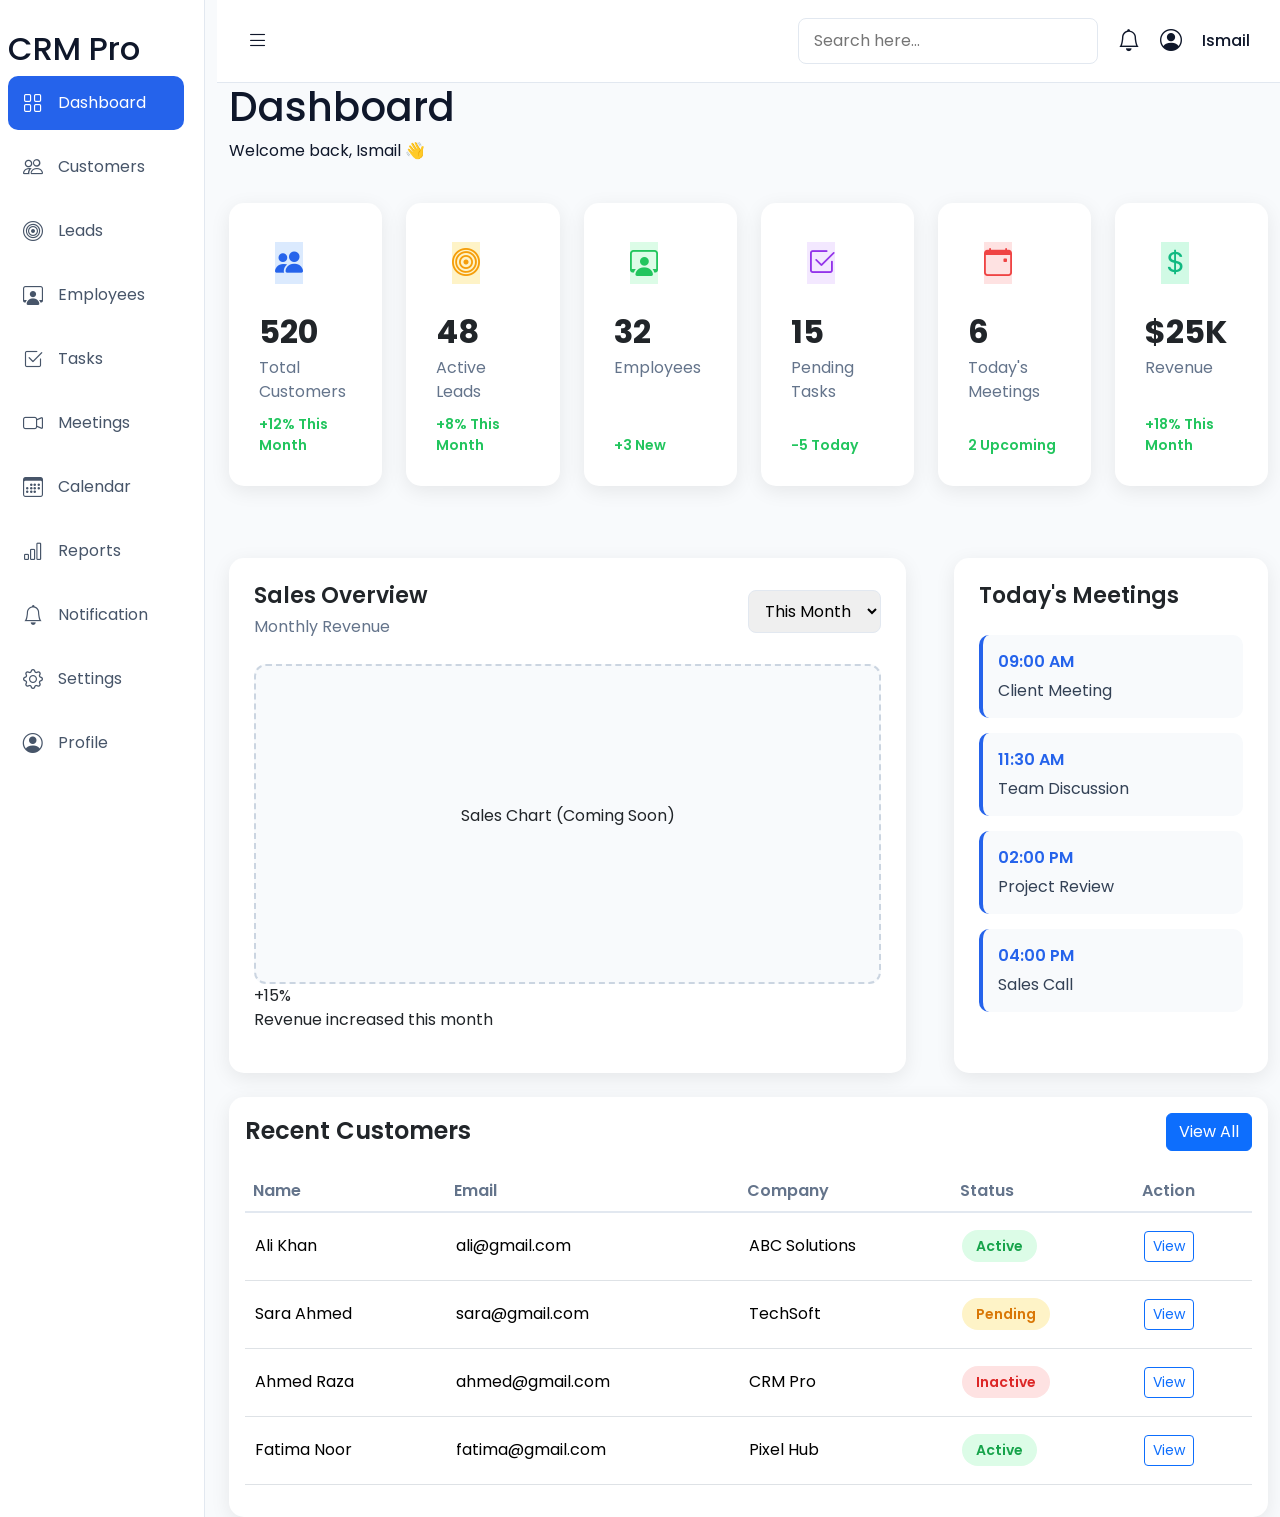
==== index.html @ fa8a453c "just complete DashBoard" ====
<!DOCTYPE html>
<html lang="en">

<head>
    <meta charset="UTF-8">
    <meta name="viewport" content="width=device-width, initial-scale=1.0">
    <title>Document</title>

    <!-- Booststrap icon -->
    <link rel="stylesheet" href="https://cdn.jsdelivr.net/npm/bootstrap-icons@1.13.1/font/bootstrap-icons.min.css">

    <!-- Bootstrap -->
    <link rel="stylesheet" href="https://cdn.jsdelivr.net/npm/bootstrap@5.3.8/dist/css/bootstrap.min.css">

    <!-- my css -->
    <link rel="stylesheet" href="CSS/style.css">


</head>

<body>

    <!-- SliderBar and Navbar -->
    <div class="container-fluid">

        <div class="row">

            <div class="col-lg-2 sidebar">

                <div class="side-bar-logo">
                    <h2>CRM Pro</h2>
                </div>

                <!-- sidebar navigation -->
                <ul class="sidebar-navigation">


                    <li>
                        <a href="" class="active">
                            <i class="bi bi-grid "></i>
                            <span>Dashboard</span>
                        </a>

                    </li>

                    <li>
                        <a href="">
                            <i class="bi bi-people"></i>
                            <span>Customers</span>
                        </a>
                    </li>

                    <li>
                        <a href="">
                            <i class="bi bi-bullseye"></i>
                            <span>Leads</span>
                        </a>
                    </li>

                    <li>

                        <a href="">
                            <i class="bi bi-person-workspace"></i>
                            <span>Employees</span>
                        </a>


                    </li>

                    <li>

                        <a href="">
                            <i class="bi bi-check2-square"></i>
                            <span>Tasks</span>
                        </a>

                    </li>

                    <li>

                        <a href="">
                            <i class="bi bi-camera-video"></i>
                            <span>Meetings</span>
                        </a>

                    </li>

                    <li>
                        <a href="">
                            <i class="bi bi-calendar3"></i>
                            <span>Calendar</span>
                        </a>
                    </li>

                    <li>

                        </i> <a href="">
                            <i class="bi bi-bar-chart"></i>
                            <span>Reports</span>
                        </a>

                    </li>

                    <li>

                        <a href="">
                            <i class="bi bi-bell"></i>
                            <span>Notification</span>
                        </a>

                    </li>

                    <li>

                        <a href="">
                            <i class="bi bi-gear"></i>
                            <span>Settings</span>
                        </a>

                    </li>

                    <li>

                        <a href="">
                            <i class="bi bi-person-circle"></i>
                            <span>Profile</span>
                        </a>

                    </li>

                </ul>


            </div>


            <!-- Main Content -->
            <div class="col-lg-10 main-content">

                <!-- navbar -->
                <nav class="top-navbar">

                    <!-- toggle -->
                    <div class="navbar-left">
                        <i class="bi bi-list bell-icon"></i>
                    </div>


                    <div class="navbar-right">

                        <!-- Search Box -->
                        <input class="nav-search" type="search" placeholder="Search here...">

                        <!-- notification icon -->
                        <i class="bi bi-bell"></i>

                        <!-- profile -->
                        <i class="bi bi-person-circle"></i>
                        <span class="profile-name">Ismail</span>

                    </div>



                </nav>

                <main>

                    <div class="container">
                        <!-- header -->
                        <header>

                            <h1>Dashboard</h1>
                            <p>Welcome back, Ismail 👋</p>

                        </header>

                        <!-- stats section -->
                        <div class="row g-4 mt-3">

                            <!-- card 1 -->
                            <div class="col-6 col-lg-2">

                                <div class="card stats-card h-100">

                                    <div class="card-icon">
                                        <i class="bi bi-people-fill customer-icon"></i>
                                    </div>

                                    <h2 class="stats-number">
                                        520
                                    </h2>

                                    <p class="stats-title">
                                        Total Customers
                                    </p>

                                    <span class="stats-growth mt-auto">
                                        +12% This Month
                                    </span>

                                </div>

                            </div>

                            <!-- card 2 -->
                            <div class="col-6 col-lg-2">

                                <div class="card stats-card h-100">

                                    <div class="card-icon">
                                        <i class="bi bi-bullseye leads-icon"></i>
                                    </div>

                                    <h2 class="stats-number">48</h2>

                                    <p class="stats-title">Active Leads</p>

                                    <span class="stats-growth mt-auto">+8% This Month</span>

                                </div>

                            </div>

                            <!-- card 3 -->
                            <div class="col-6 col-lg-2">

                                <div class="card stats-card h-100">

                                    <div class="card-icon">
                                        <i class="bi bi-person-workspace employee-icon"></i>
                                    </div>

                                    <h2 class="stats-number">32</h2>

                                    <p class="stats-title">Employees</p>

                                    <span class="stats-growth mt-auto">+3 New</span>

                                </div>

                            </div>

                            <!-- card 4 -->
                            <div class="col-6 col-lg-2">

                                <div class="card stats-card h-100">

                                    <div class="card-icon">
                                        <i class="bi bi-check2-square task-icon"></i>
                                    </div>

                                    <h2 class="stats-number">15</h2>

                                    <p class="stats-title">Pending Tasks</p>

                                    <span class="stats-growth mt-auto">-5 Today</span>

                                </div>

                            </div>

                            <!-- card 5 -->
                            <div class="col-6 col-lg-2">

                                <div class="card stats-card h-100">

                                    <div class="card-icon">
                                        <i class="bi bi-calendar-event meeting-icon"></i>
                                    </div>

                                    <h2 class="stats-number">6</h2>

                                    <p class="stats-title">Today's Meetings</p>

                                    <span class="stats-growth mt-auto">2 Upcoming</span>

                                </div>

                            </div>

                            <!-- card 6 -->
                            <div class="col-6 col-lg-2">

                                <div class="card stats-card h-100">

                                    <div class="card-icon">
                                        <i class="bi bi-currency-dollar revenue-icon"></i>
                                    </div>

                                    <h2 class="stats-number">$25K</h2>

                                    <p class="stats-title">Revenue</p>

                                    <span class="stats-growth mt-auto">+18% This Month</span>

                                </div>

                            </div>

                        </div>



                        <!-- charts section -->

                        <div class="row g-5 mt-4">

                            <div class="col-lg-8">

                                <div class="card chart-card h-100">

                                    <div class="chart-header">

                                        <div>

                                            <h3>Sales Overview</h3>

                                            <p>Monthly Revenue</p>

                                        </div>

                                        <select>

                                            <option>This Month</option>
                                            <option>Last Month</option>
                                            <option>This Year</option>

                                        </select>

                                    </div>

                                    <!-- Dummy Chart -->

                                    <div class="chart-placeholder">
                                        <p>Sales Chart (Coming Soon)</p>
                                    </div>

                                    <div class="chart-footer">

                                        <span>+15%</span>

                                        <p>Revenue increased this month</p>

                                    </div>

                                </div>


                            </div>

                            <!-- Metting Card -->
                            <div class="col-lg-4">

                                <div class="card meeting-card h-100">

                                    <h3>Today's Meetings</h3>

                                    <ul>

                                        <li>
                                            <span class="meeting-time">09:00 AM</span>
                                            <span class="meeting-title">Client Meeting</span>
                                        </li>

                                        <li>
                                            <span class="meeting-time">11:30 AM</span>
                                            <span class="meeting-title">Team Discussion</span>
                                        </li>

                                        <li>
                                            <span class="meeting-time">02:00 PM</span>
                                            <span class="meeting-title">Project Review</span>
                                        </li>

                                        <li>
                                            <span class="meeting-time">04:00 PM</span>
                                            <span class="meeting-title">Sales Call</span>
                                        </li>

                                    </ul>

                                </div>


                            </div>

                        </div>



                        <!-- table section -->



                        <div class="row mt-4">

                            <div class="col-12">

                                <div class="card table-card">

                                    <div class="card-body">

                                        <div class="table-header">

                                            <h3>Recent Customers</h3>

                                            <button class="btn btn-primary">
                                                View All
                                            </button>

                                        </div>

                                        <div class="table-responsive">

                                            <table class="table table-hover align-middle">

                                                <thead>

                                                    <tr>

                                                        <th>Name</th>

                                                        <th>Email</th>

                                                        <th>Company</th>

                                                        <th>Status</th>

                                                        <th>Action</th>

                                                    </tr>

                                                </thead>

                                                <tbody>

                                                    <tr>

                                                        <td>Ali Khan</td>

                                                        <td>ali@gmail.com</td>

                                                        <td>ABC Solutions</td>

                                                        <td>
                                                            <span class="status active-status">
                                                                Active
                                                            </span>
                                                        </td>

                                                        <td>
                                                            <button class="btn btn-sm btn-outline-primary">
                                                                View
                                                            </button>
                                                        </td>

                                                    </tr>

                                                    <tr>

                                                        <td>Sara Ahmed</td>

                                                        <td>sara@gmail.com</td>

                                                        <td>TechSoft</td>

                                                        <td>
                                                            <span class="status pending-status">
                                                                Pending
                                                            </span>
                                                        </td>

                                                        <td>
                                                            <button class="btn btn-sm btn-outline-primary">
                                                                View
                                                            </button>
                                                        </td>

                                                    </tr>

                                                    <tr>

                                                        <td>Ahmed Raza</td>

                                                        <td>ahmed@gmail.com</td>

                                                        <td>CRM Pro</td>

                                                        <td>
                                                            <span class="status inactive-status">
                                                                Inactive
                                                            </span>
                                                        </td>

                                                        <td>
                                                            <button class="btn btn-sm btn-outline-primary">
                                                                View
                                                            </button>
                                                        </td>

                                                    </tr>

                                                    <tr>

                                                        <td>Fatima Noor</td>

                                                        <td>fatima@gmail.com</td>

                                                        <td>Pixel Hub</td>

                                                        <td>
                                                            <span class="status active-status">
                                                                Active
                                                            </span>
                                                        </td>

                                                        <td>
                                                            <button class="btn btn-sm btn-outline-primary">
                                                                View
                                                            </button>
                                                        </td>

                                                    </tr>

                                                </tbody>

                                            </table>

                                        </div>

                                    </div>

                                </div>

                            </div>

                        </div>

                    </div>

                </main>



            </div>




        </div>

    </div>











    <!-- Bootstrap js -->
    <script src="https://cdn.jsdelivr.net/npm/bootstrap@5.3.8/dist/js/bootstrap.bundle.min.js"></script>



</body>

</html>
---- CSS/style.css ----
/* Google Font */
@import url('https://fonts.googleapis.com/css2?family=Poppins:wght@300;400;500;600;700&display=swap');

* {
    margin: 0;
    padding: 0;
    box-sizing: border-box;
}

body {
    font-family: 'Poppins', sans-serif;
    background: #F8FAFC;
    color: #0F172A;
    overflow-x: hidden;
}

.container-fluid {
    padding: 0;
}


/* Side Bar */
.sidebar {
    background: #ffffff;
    min-height: 100vh;
    border-right: 1px solid #E2E8F0;
    padding: 30px 20px;
}

.sidebar-logo h2 {
    font-size: 28px;
    font-weight: 700;
    color: #2563EB;
    margin-bottom: 35px;
}

.sidebar-navigation {
    list-style: none;
    padding-left: 0;
}

.sidebar-navigation li {
    margin-bottom: 10px;
}

.sidebar-navigation a {
    display: flex;
    align-items: center;
    gap: 15px;

    text-decoration: none;
    color: #475569;

    padding: 12px 15px;
    border-radius: 10px;

    transition: .3s;
}

.sidebar-navigation a:hover {
    background: #2563EB;
    color: white;
}

.sidebar-navigation i {
    font-size: 20px;
}

.sidebar-navigation .active{
    background:#2563EB;
    color:white;
}

/* Top Navbar */
.top-navbar{
    display:flex;
    justify-content:space-between;
    align-items:center;
    background:#fff;
    padding:18px 30px;
    border-bottom:1px solid #E2E8F0;
}

.navbar-left{
    display:flex;
    align-items:center;
}

.navbar-right{
    display:flex;
    align-items:center;
    gap:20px;
}

.nav-search{
    width:300px;
    padding:10px 15px;
    border:1px solid #E2E8F0;
    border-radius:8px;
    outline:none;
    transition:.3s;
}

.nav-search:focus{
    border-color:#2563EB;
}

.navbar-right i,
.navbar-left i{
    font-size:22px;
    cursor:pointer;
    transition:.3s;
}

.navbar-right i:hover,
.navbar-left i:hover{
    color:#2563EB;
}

.profile-name{
    font-weight:500;
}


/* Main section */

/* cards */
.stats-card{
    padding:30px;
    border:none;
    border-radius:15px;
    box-shadow:0 5px 20px rgba(0,0,0,.08);
    transition:.3s;
    cursor:pointer;
}

.stats-card:hover{
    transform:translateY(-5px);
}

.card-icon{
    width:60px;
    height:60px;
    border-radius:12px;
    display:flex;
    justify-content:center;
    align-items:center;
    font-size:28px;
    margin-bottom:20px;
}

/* icons color */
.customer-icon{
    background:#DBEAFE;
    color:#2563EB;
}

.leads-icon{
    background:#FEF3C7;
    color:#F59E0B;
}

.employee-icon{
    background:#DCFCE7;
    color:#22C55E;
}

.task-icon{
    background:#F3E8FF;
    color:#9333EA;
}

.meeting-icon{
    background:#FEE2E2;
    color:#EF4444;
}

.revenue-icon{
    background:#D1FAE5;
    color:#10B981;
}



.stats-number{
    font-size:32px;
    font-weight:700;
    margin-bottom:5px;
}

.stats-title{
    color:#64748B;
    margin-bottom:10px;
}

.stats-growth{
    color:#22C55E;
    font-weight:600;
    font-size:14px;
}

/* chart card */
.chart-card{
    background:#fff;
    padding:25px;
    border-radius:15px;
    border:none;
    box-shadow:0 5px 20px rgba(0,0,0,.08);
    height:100%;
}

.chart-header{
    display:flex;
    justify-content:space-between;
    align-items:center;
    margin-bottom:25px;
}

.chart-header h3{
    font-size:22px;
    font-weight:600;
    margin-bottom:5px;
}

.chart-header p{
    color:#64748B;
    margin:0;
}

.chart-header select{
    padding:8px 12px;
    border:1px solid #E2E8F0;
    border-radius:8px;
    outline:none;
    cursor:pointer;
}

.chart-placeholder{
    height:320px;
    background:#F8FAFC;
    border:2px dashed #CBD5E1;
    border-radius:12px;

    display: flex;
    align-items: center;
    justify-content: center;
}

/* Meeting card */
.meeting-card{
    background:#fff;
    padding:25px;
    border-radius:15px;
    border:none;
    box-shadow:0 5px 20px rgba(0,0,0,.08);
    height:100%;
}

.meeting-card h3{
    font-size:22px;
    font-weight:600;
    margin-bottom:25px;
}

.meeting-card ul{
    list-style:none;
    padding:0;
    margin:0;
}

.meeting-card li{
    padding:15px;
    margin-bottom:15px;
    background:#F8FAFC;
    border-radius:10px;
    border-left:4px solid #2563EB;
}

.meeting-time{
    display:block;
    color:#2563EB;
    font-weight:600;
    margin-bottom:5px;
}

.meeting-title{
    color:#334155;
}

/* table */

.table-card{
    border:none;
    border-radius:15px; 
    box-shadow:0 5px 20px rgba(0,0,0,.08);
}

.table-header{
    display:flex;
    justify-content:space-between;
    align-items:center;
    margin-bottom:20px;
}

.table-header h3{
    font-size:24px;
    font-weight:600;
    margin:0;
}

.table thead th{
    color:#64748B;
    font-weight:600;
    border-bottom:2px solid #E2E8F0;
}

.table tbody td{
    padding:18px 10px;
    vertical-align:middle;
}

.status{
    padding:6px 14px;
    border-radius:20px;
    font-size:14px;
    font-weight:600;
}

.active-status{
    background:#DCFCE7;
    color:#16A34A;
}

.pending-status{
    background:#FEF3C7;
    color:#D97706;
}

.inactive-status{
    background:#FEE2E2;
    color:#DC2626;
}



/* mobile responsive */

@media (max-width:768px){

.top-navbar{
    flex-wrap:wrap;
    gap:15px;
    padding:15px;
}

.navbar-right{
    width:100%;
    justify-content:space-between;

}

.nav-search{
    width:100%;
}

header h1{
    font-size:40px;
}

.stats-card{
    margin-bottom:20px;
}

.chart-header{
    flex-direction:column;
    align-items:flex-start;
    gap:15px;
}

.chart-header select{
    width:100%;
}

.table-header{
    flex-direction:column;
    align-items:flex-start;
    gap:15px;
}

}



/* tablet responsive */
@media (max-width:992px){

.sidebar{
    display:none;
}

.main-content{
    width:100%;
}

.top-navbar{
    padding:15px 20px;
}

.nav-search{
    width:220px;
}

.stats-card{
    margin-bottom:20px;
}

.chart-card,
.meeting-card{
    margin-top:20px;
}

}
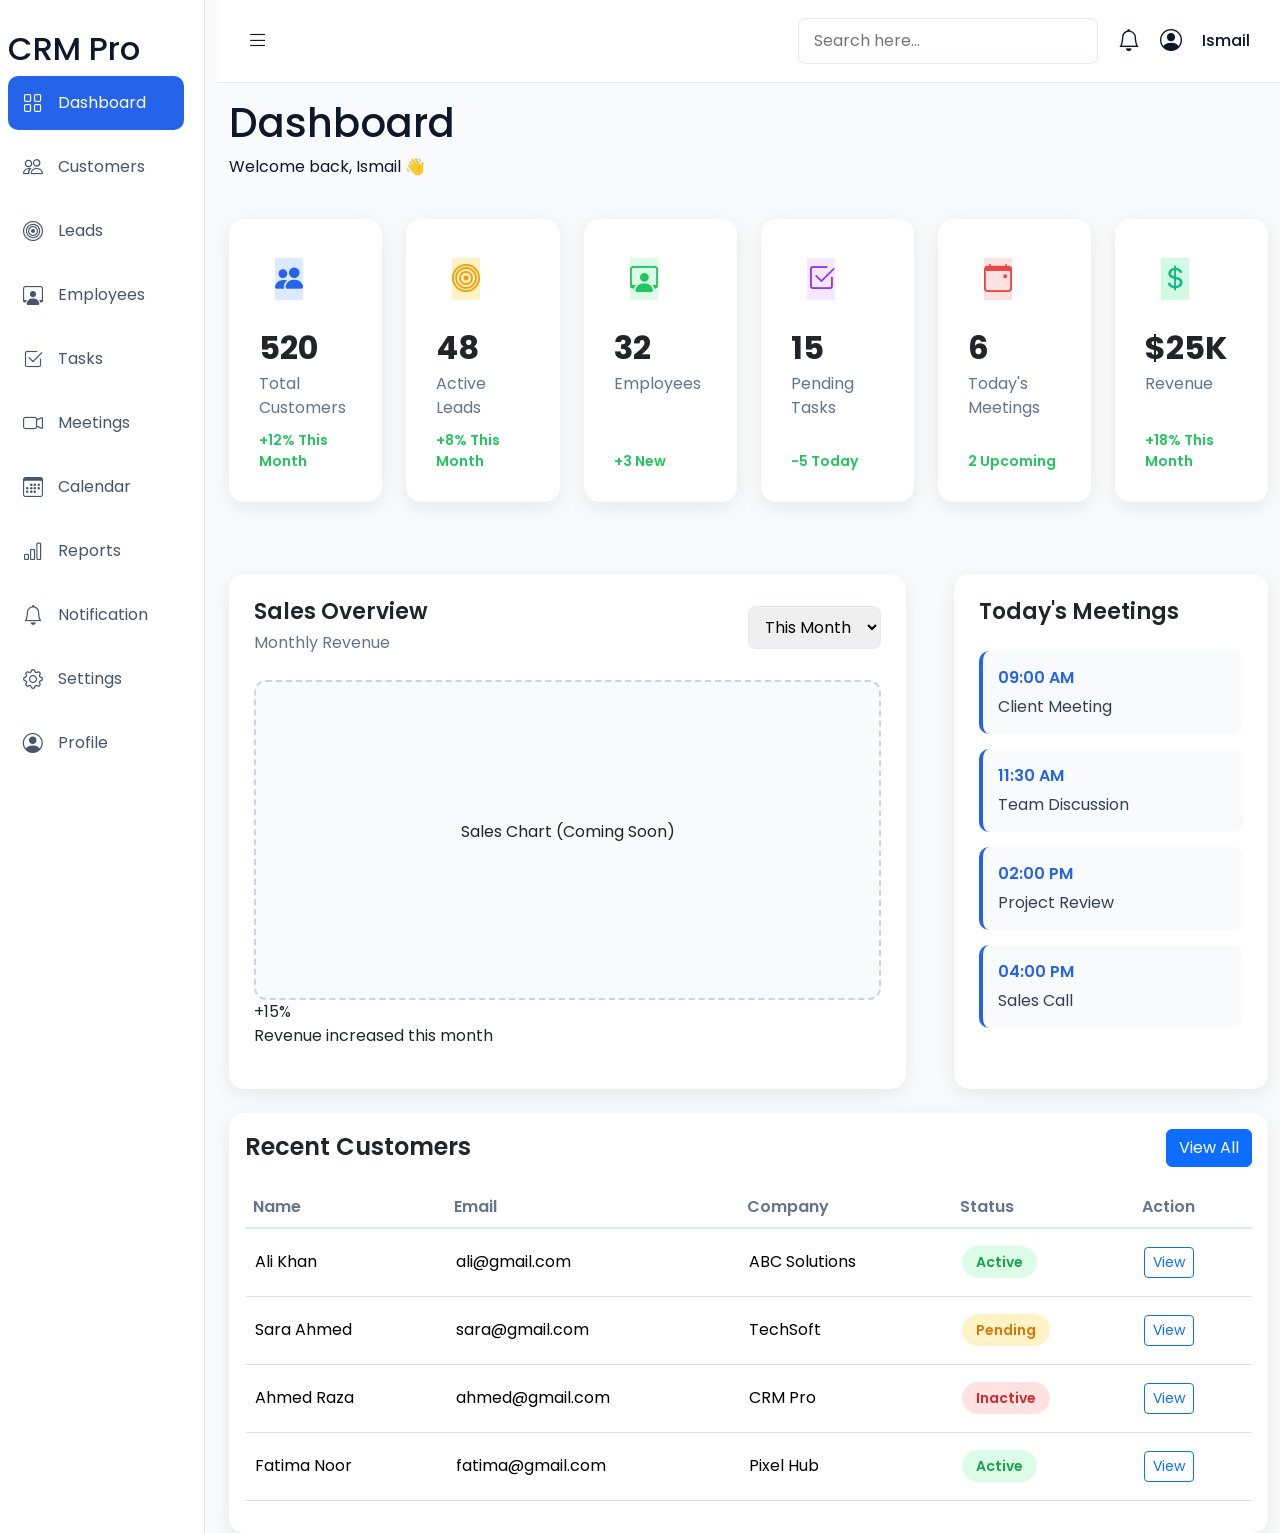
==== commit 7f4fa955: "complete employee page and customer page" ====
--- a/index.html
+++ b/index.html
@@ -36,7 +36,7 @@
 
 
                     <li>
-                        <a href="" class="active">
+                        <a href="index.html" class="active">
                             <i class="bi bi-grid "></i>
                             <span>Dashboard</span>
                         </a>
@@ -44,7 +44,7 @@
                     </li>
 
                     <li>
-                        <a href="">
+                        <a href="Pages/customer.html">
                             <i class="bi bi-people"></i>
                             <span>Customers</span>
                         </a>
@@ -59,7 +59,7 @@
 
                     <li>
 
-                        <a href="">
+                        <a href="Pages/employee.html">
                             <i class="bi bi-person-workspace"></i>
                             <span>Employees</span>
                         </a>
@@ -168,7 +168,7 @@
 
                     <div class="container">
                         <!-- header -->
-                        <header>
+                        <header class="mt-3">
 
                             <h1>Dashboard</h1>
                             <p>Welcome back, Ismail 👋</p>
--- a/CSS/style.css
+++ b/CSS/style.css
@@ -343,80 +343,26 @@
 
 
 
-/* mobile responsive */
-
-@media (max-width:768px){
-
-.top-navbar{
-    flex-wrap:wrap;
+/* customer page */
+.customer-header{
+    display:flex;
+    justify-content:space-between;
+    align-items:center;
+    margin-bottom:30px;
+}
+
+
+.customer-toolbar{
+    display:flex;
     gap:15px;
-    padding:15px;
-}
-
-.navbar-right{
-    width:100%;
-    justify-content:space-between;
-
-}
-
-.nav-search{
-    width:100%;
-}
-
-header h1{
-    font-size:40px;
-}
-
-.stats-card{
-    margin-bottom:20px;
-}
-
-.chart-header{
-    flex-direction:column;
-    align-items:flex-start;
-    gap:15px;
-}
-
-.chart-header select{
-    width:100%;
-}
-
-.table-header{
-    flex-direction:column;
-    align-items:flex-start;
-    gap:15px;
-}
-
-}
-
-
-
-/* tablet responsive */
-@media (max-width:992px){
-
-.sidebar{
-    display:none;
-}
-
-.main-content{
-    width:100%;
-}
-
-.top-navbar{
-    padding:15px 20px;
-}
-
-.nav-search{
-    width:220px;
-}
-
-.stats-card{
-    margin-bottom:20px;
-}
-
-.chart-card,
-.meeting-card{
-    margin-top:20px;
-}
-
+    align-items:center;
+    margin-bottom:25px;
+}
+
+.customer-search{
+    flex:1;
+}
+
+.customer-filter{
+    width:200px;
 }
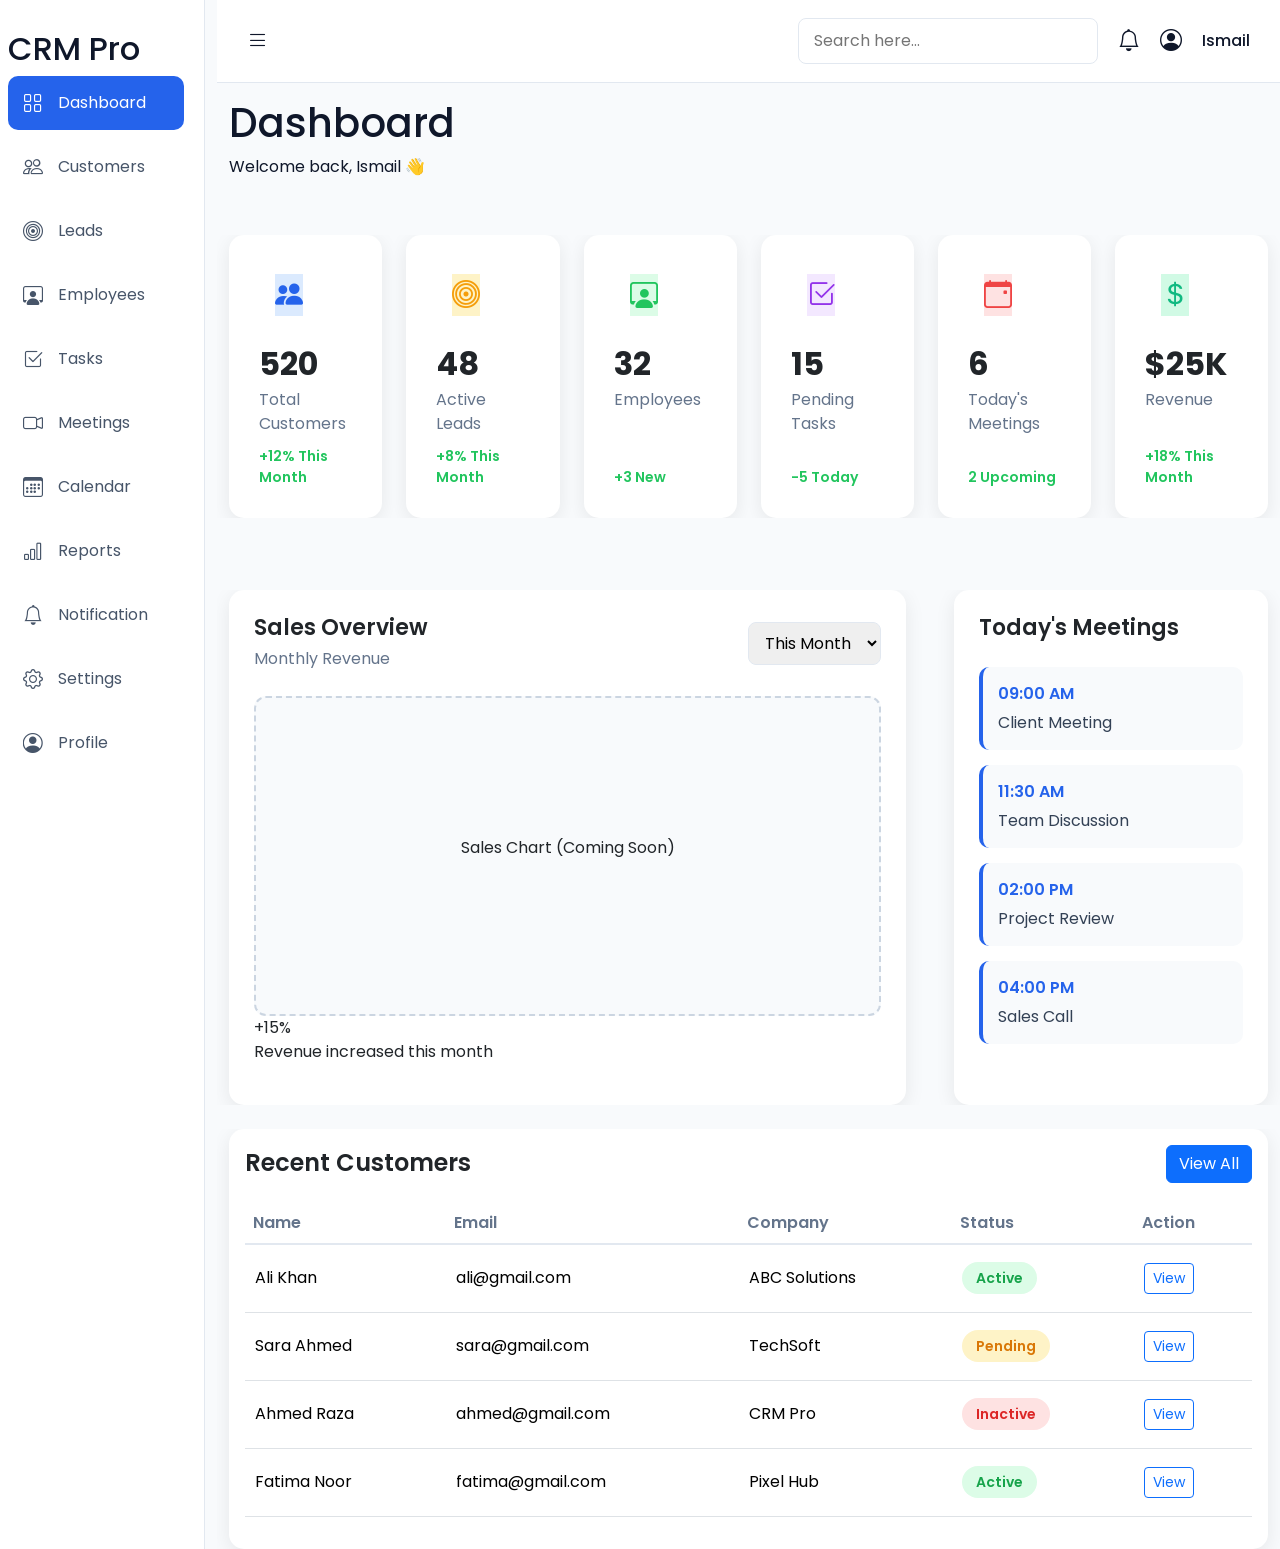
==== commit 36346aac: "complete reports page and calender page" ====
--- a/index.html
+++ b/index.html
@@ -51,7 +51,7 @@
                     </li>
 
                     <li>
-                        <a href="">
+                        <a href="Pages/leads.html">
                             <i class="bi bi-bullseye"></i>
                             <span>Leads</span>
                         </a>
@@ -69,7 +69,7 @@
 
                     <li>
 
-                        <a href="">
+                        <a href="Pages/tasks.html">
                             <i class="bi bi-check2-square"></i>
                             <span>Tasks</span>
                         </a>
@@ -78,7 +78,7 @@
 
                     <li>
 
-                        <a href="">
+                        <a href="Pages/meeting.html">
                             <i class="bi bi-camera-video"></i>
                             <span>Meetings</span>
                         </a>
@@ -86,7 +86,7 @@
                     </li>
 
                     <li>
-                        <a href="">
+                        <a href="Pages/calender.html">
                             <i class="bi bi-calendar3"></i>
                             <span>Calendar</span>
                         </a>
@@ -94,7 +94,7 @@
 
                     <li>
 
-                        </i> <a href="">
+                        </i> <a href="Pages/reports.html">
                             <i class="bi bi-bar-chart"></i>
                             <span>Reports</span>
                         </a>
--- a/CSS/style.css
+++ b/CSS/style.css
@@ -5,7 +5,9 @@
     margin: 0;
     padding: 0;
     box-sizing: border-box;
-}
+    overflow-x: hidden;
+}
+
 
 body {
     font-family: 'Poppins', sans-serif;
@@ -79,6 +81,7 @@
     background:#fff;
     padding:18px 30px;
     border-bottom:1px solid #E2E8F0;
+    
 }
 
 .navbar-left{
@@ -248,7 +251,7 @@
 
 /* Meeting card */
 .meeting-card{
-    background:#fff;
+    background: #fff;
     padding:25px;
     border-radius:15px;
     border:none;
@@ -365,4 +368,45 @@
 
 .customer-filter{
     width:200px;
-}+}
+
+
+/* leads page */
+
+/* badges color */
+.high-priority{
+    background:#FEE2E2;
+    color:#DC2626;
+}
+
+.medium-priority{
+    background:#FEF3C7;
+    color:#D97706;
+}
+
+.low-priority{
+    background:#DCFCE7;
+    color:#16A34A;
+}
+
+/* calender page css */
+/* Calendar */
+
+.table-bordered td,
+.table-bordered th{
+    height:80px;
+    vertical-align:middle;
+}
+
+.table-bordered td{
+    cursor:pointer;
+    transition:.3s;
+}
+
+.table-bordered td:hover{
+    background:#DBEAFE;
+}
+
+.table-bordered th{
+    background:#F8FAFC;
+}
